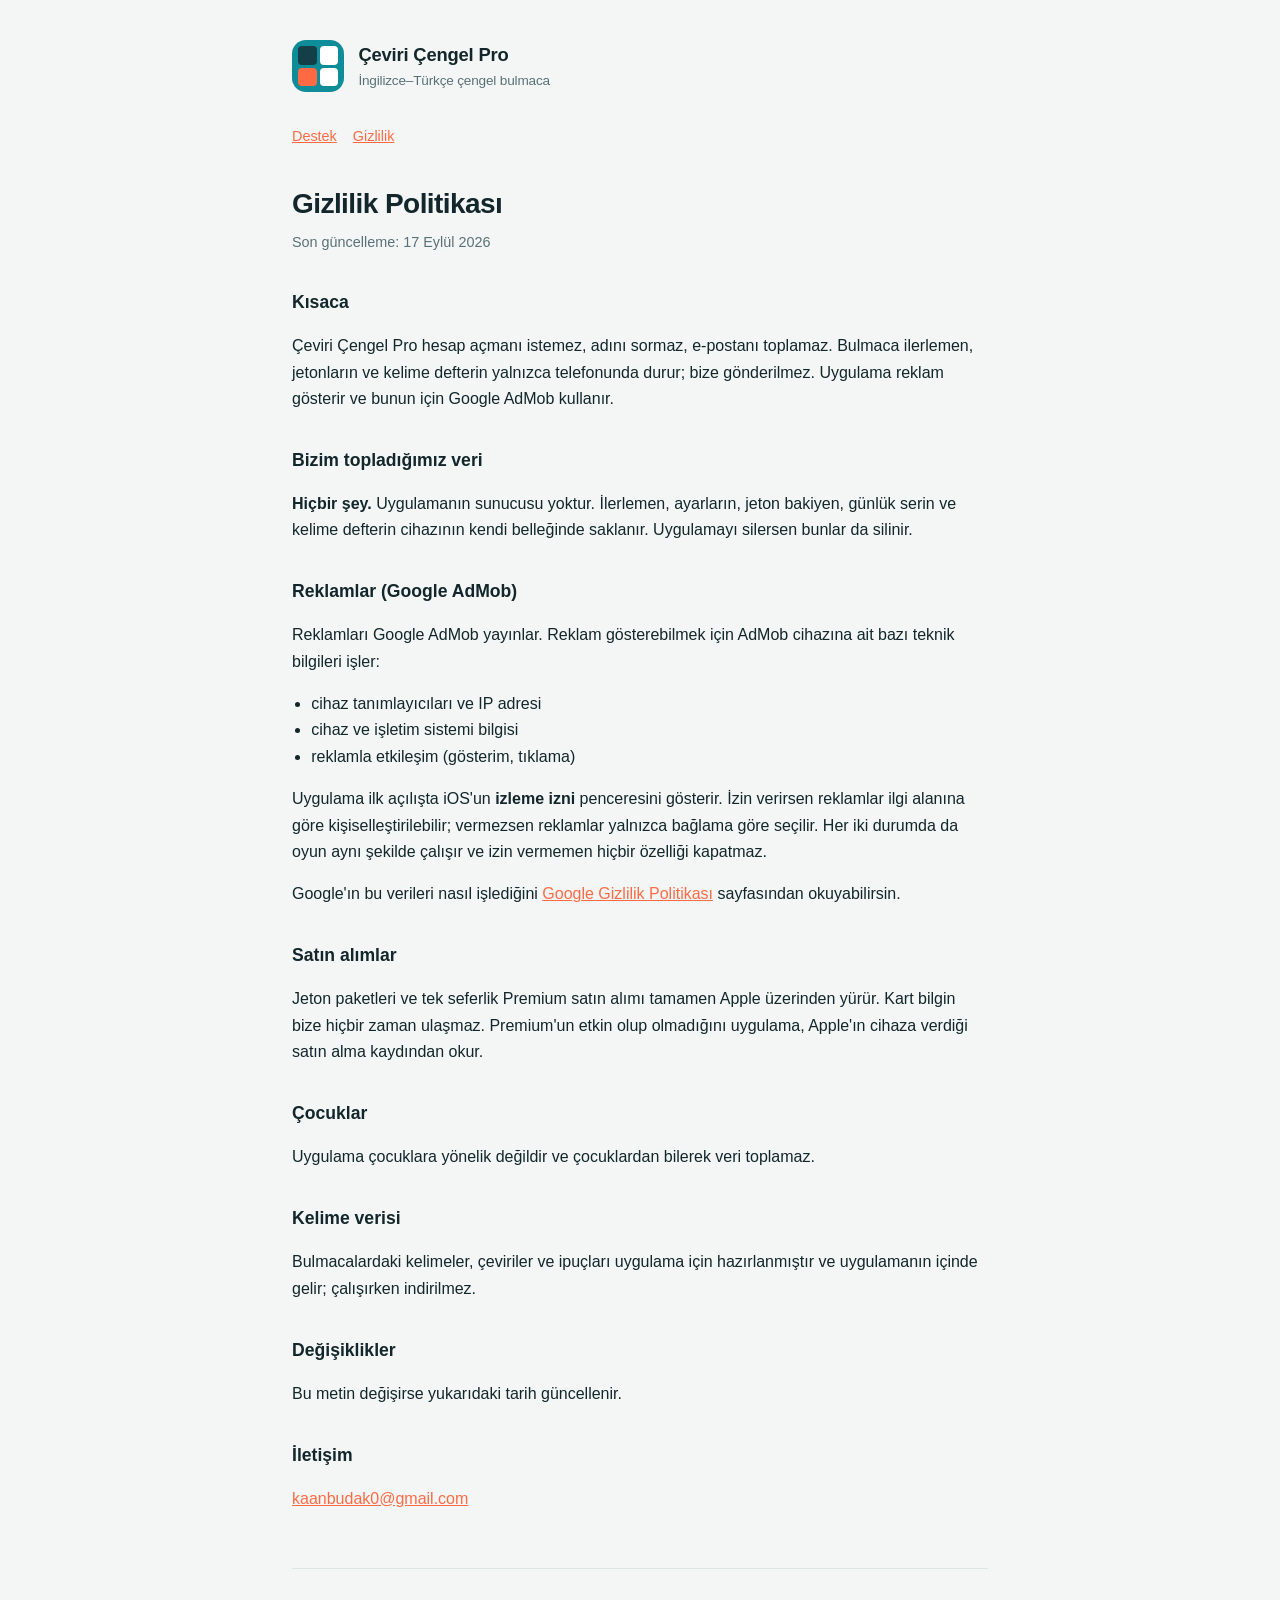
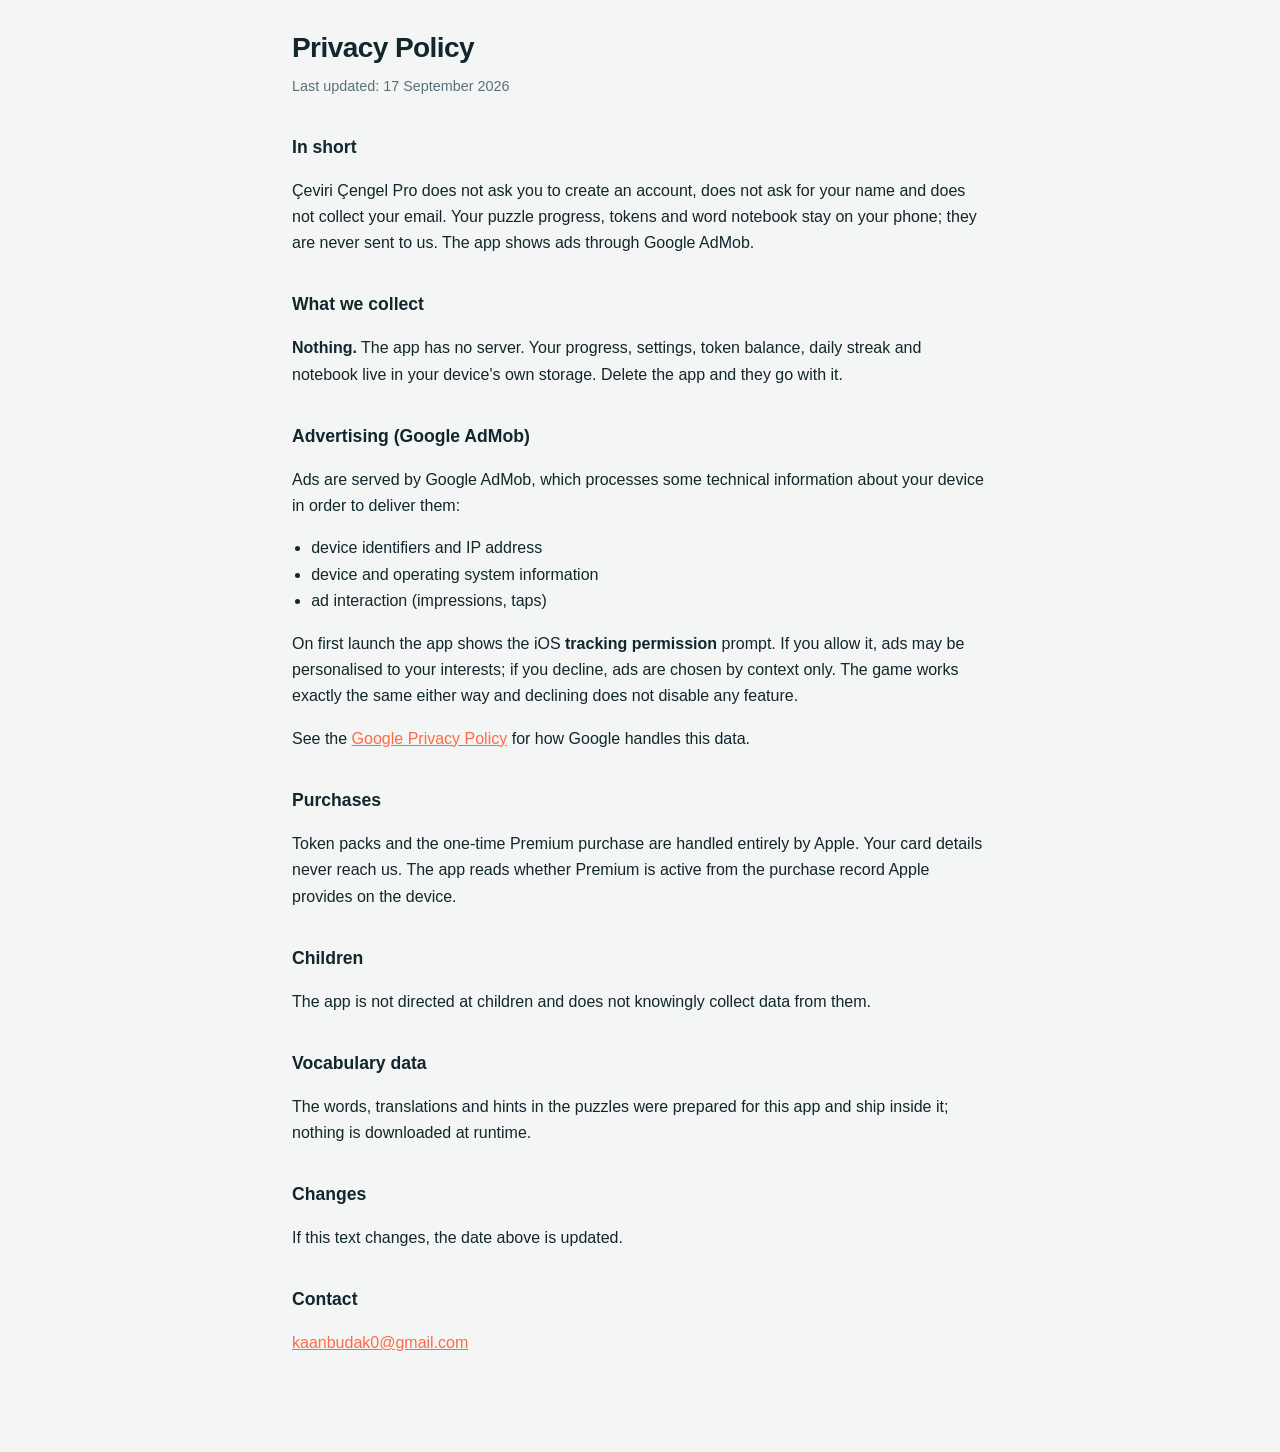
==== privacy.html @ 85a9142c "Çeviri Çengel Pro: destek ve gizlilik politikası sayfaları Co-Authored-By: Claude Opus 5 <noreply@an" ====
<!doctype html>
<html lang="tr">
<head>
<meta charset="utf-8">
<meta name="viewport" content="width=device-width, initial-scale=1">
<title>Çeviri Çengel Pro — Gizlilik Politikası</title>
<link rel="stylesheet" href="style.css">
</head>
<body>
<header>
  <span class="mark"><i></i><i></i><i></i><i></i></span>
  <b>Çeviri Çengel Pro<span>İngilizce–Türkçe çengel bulmaca</span></b>
</header>
<nav><a href="index.html">Destek</a><a href="privacy.html">Gizlilik</a></nav>
<h1>Gizlilik Politikası</h1>
<p class="date">Son güncelleme: 17 Eylül 2026</p>

<h2>Kısaca</h2>
<p>Çeviri Çengel Pro hesap açmanı istemez, adını sormaz, e-postanı toplamaz.
Bulmaca ilerlemen, jetonların ve kelime defterin yalnızca telefonunda durur;
bize gönderilmez. Uygulama reklam gösterir ve bunun için Google AdMob kullanır.</p>

<h2>Bizim topladığımız veri</h2>
<p><strong>Hiçbir şey.</strong> Uygulamanın sunucusu yoktur. İlerlemen, ayarların,
jeton bakiyen, günlük serin ve kelime defterin cihazının kendi belleğinde saklanır.
Uygulamayı silersen bunlar da silinir.</p>

<h2>Reklamlar (Google AdMob)</h2>
<p>Reklamları Google AdMob yayınlar. Reklam gösterebilmek için AdMob cihazına ait
bazı teknik bilgileri işler:</p>
<ul>
  <li>cihaz tanımlayıcıları ve IP adresi</li>
  <li>cihaz ve işletim sistemi bilgisi</li>
  <li>reklamla etkileşim (gösterim, tıklama)</li>
</ul>
<p>Uygulama ilk açılışta iOS'un <strong>izleme izni</strong> penceresini gösterir.
İzin verirsen reklamlar ilgi alanına göre kişiselleştirilebilir; vermezsen reklamlar
yalnızca bağlama göre seçilir. Her iki durumda da oyun aynı şekilde çalışır ve izin
vermemen hiçbir özelliği kapatmaz.</p>
<p>Google'ın bu verileri nasıl işlediğini
<a href="https://policies.google.com/privacy">Google Gizlilik Politikası</a>
sayfasından okuyabilirsin.</p>

<h2>Satın alımlar</h2>
<p>Jeton paketleri ve tek seferlik Premium satın alımı tamamen Apple üzerinden
yürür. Kart bilgin bize hiçbir zaman ulaşmaz. Premium'un etkin olup olmadığını
uygulama, Apple'ın cihaza verdiği satın alma kaydından okur.</p>

<h2>Çocuklar</h2>
<p>Uygulama çocuklara yönelik değildir ve çocuklardan bilerek veri toplamaz.</p>

<h2>Kelime verisi</h2>
<p>Bulmacalardaki kelimeler, çeviriler ve ipuçları uygulama için hazırlanmıştır ve
uygulamanın içinde gelir; çalışırken indirilmez.</p>

<h2>Değişiklikler</h2>
<p>Bu metin değişirse yukarıdaki tarih güncellenir.</p>

<h2>İletişim</h2>
<p><a href="mailto:kaanbudak0@gmail.com">kaanbudak0@gmail.com</a></p>

<hr>

<h1 id="en">Privacy Policy</h1>
<p class="date">Last updated: 17 September 2026</p>

<h2>In short</h2>
<p>Çeviri Çengel Pro does not ask you to create an account, does not ask for your
name and does not collect your email. Your puzzle progress, tokens and word
notebook stay on your phone; they are never sent to us. The app shows ads through
Google AdMob.</p>

<h2>What we collect</h2>
<p><strong>Nothing.</strong> The app has no server. Your progress, settings, token
balance, daily streak and notebook live in your device's own storage. Delete the
app and they go with it.</p>

<h2>Advertising (Google AdMob)</h2>
<p>Ads are served by Google AdMob, which processes some technical information about
your device in order to deliver them:</p>
<ul>
  <li>device identifiers and IP address</li>
  <li>device and operating system information</li>
  <li>ad interaction (impressions, taps)</li>
</ul>
<p>On first launch the app shows the iOS <strong>tracking permission</strong>
prompt. If you allow it, ads may be personalised to your interests; if you decline,
ads are chosen by context only. The game works exactly the same either way and
declining does not disable any feature.</p>
<p>See the <a href="https://policies.google.com/privacy">Google Privacy Policy</a>
for how Google handles this data.</p>

<h2>Purchases</h2>
<p>Token packs and the one-time Premium purchase are handled entirely by Apple.
Your card details never reach us. The app reads whether Premium is active from the
purchase record Apple provides on the device.</p>

<h2>Children</h2>
<p>The app is not directed at children and does not knowingly collect data from them.</p>

<h2>Vocabulary data</h2>
<p>The words, translations and hints in the puzzles were prepared for this app and
ship inside it; nothing is downloaded at runtime.</p>

<h2>Changes</h2>
<p>If this text changes, the date above is updated.</p>

<h2>Contact</h2>
<p><a href="mailto:kaanbudak0@gmail.com">kaanbudak0@gmail.com</a></p>
</body>
</html>
---- style.css ----
:root{color-scheme:light dark;--bg:#F3F6F5;--surface:#fff;--ink:#12262B;--muted:#5A7078;--line:#DDE5E6;--primary:#0E8C97;--accent:#FF6A45}
@media (prefers-color-scheme:dark){:root{--bg:#0F1A1E;--surface:#182930;--ink:#EEF4F5;--muted:#8FA3A9;--line:#2A3C43;--primary:#2FB7C3;--accent:#FF7A58}}
*{box-sizing:border-box}
body{font:16px/1.65 -apple-system,BlinkMacSystemFont,"Segoe UI",Roboto,sans-serif;max-width:46rem;margin:0 auto;padding:2.5rem 1.25rem 5rem;background:var(--bg);color:var(--ink)}
header{display:flex;align-items:center;gap:.9rem;margin-bottom:2rem}
header .mark{width:52px;height:52px;border-radius:14px;background:var(--primary);display:grid;grid-template-columns:1fr 1fr;gap:3px;padding:6px;flex:0 0 auto}
header .mark i{border-radius:4px;background:#fff}
header .mark i:first-child{background:#143F48}
header .mark i:nth-child(3){background:var(--accent)}
header b{font-size:1.15rem;letter-spacing:-.01em}
header span{display:block;font-size:.85rem;color:var(--muted);font-weight:400}
h1{font-size:1.75rem;letter-spacing:-.02em;margin:0 0 .25rem}
h2{font-size:1.1rem;margin:2.1rem 0 .4rem}
.date{color:var(--muted);font-size:.9rem;margin-top:0}
.lead{font-size:1.05rem}
hr{border:0;border-top:1px solid var(--line);margin:3.5rem 0}
a{color:var(--accent)}
ul{padding-left:1.2rem}
nav{margin-bottom:2rem;font-size:.9rem}
nav a{margin-right:1rem}
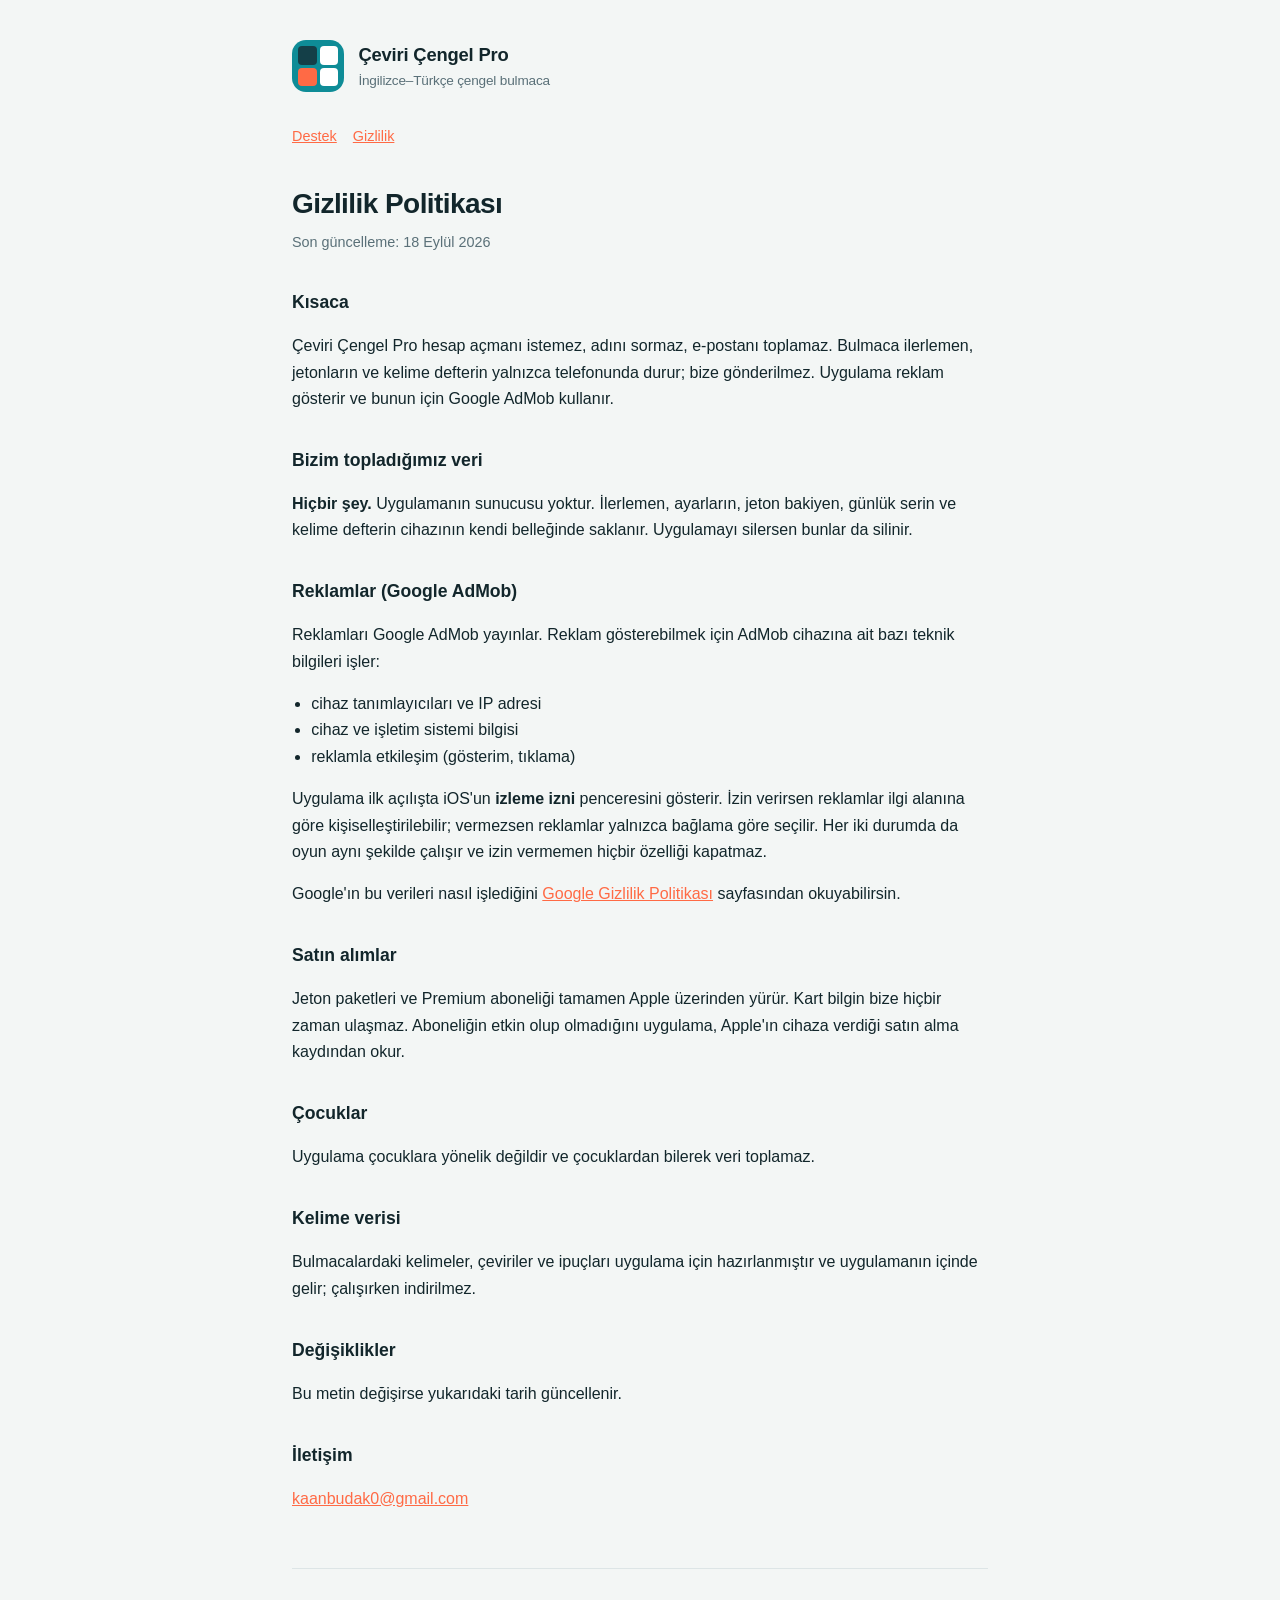
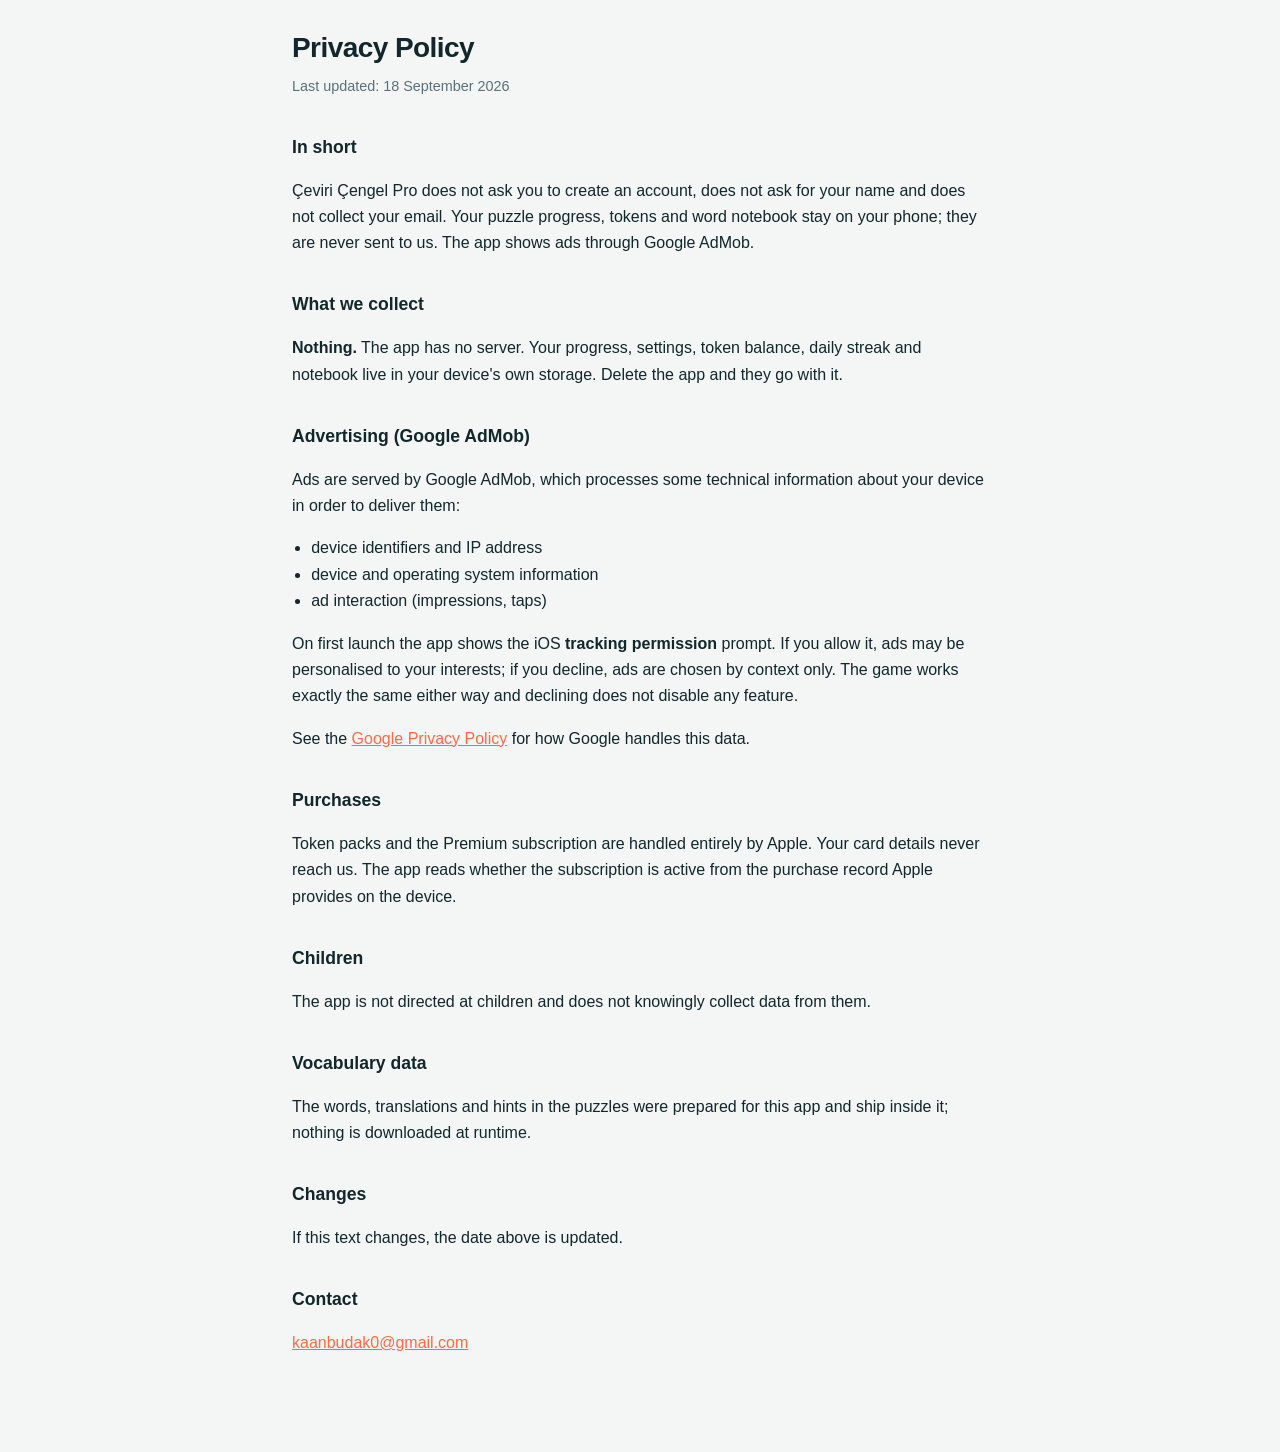
==== commit 7301d7df: "Premium artık abonelik: destek ve gizlilik metinleri güncellendi Co-Authored-By: Claude Fable 5.1 <n" ====
--- a/privacy.html
+++ b/privacy.html
@@ -13,7 +13,7 @@
 </header>
 <nav><a href="index.html">Destek</a><a href="privacy.html">Gizlilik</a></nav>
 <h1>Gizlilik Politikası</h1>
-<p class="date">Son güncelleme: 17 Eylül 2026</p>
+<p class="date">Son güncelleme: 18 Eylül 2026</p>
 
 <h2>Kısaca</h2>
 <p>Çeviri Çengel Pro hesap açmanı istemez, adını sormaz, e-postanı toplamaz.
@@ -42,9 +42,9 @@
 sayfasından okuyabilirsin.</p>
 
 <h2>Satın alımlar</h2>
-<p>Jeton paketleri ve tek seferlik Premium satın alımı tamamen Apple üzerinden
-yürür. Kart bilgin bize hiçbir zaman ulaşmaz. Premium'un etkin olup olmadığını
-uygulama, Apple'ın cihaza verdiği satın alma kaydından okur.</p>
+<p>Jeton paketleri ve Premium aboneliği tamamen Apple üzerinden yürür. Kart
+bilgin bize hiçbir zaman ulaşmaz. Aboneliğin etkin olup olmadığını uygulama,
+Apple'ın cihaza verdiği satın alma kaydından okur.</p>
 
 <h2>Çocuklar</h2>
 <p>Uygulama çocuklara yönelik değildir ve çocuklardan bilerek veri toplamaz.</p>
@@ -62,7 +62,7 @@
 <hr>
 
 <h1 id="en">Privacy Policy</h1>
-<p class="date">Last updated: 17 September 2026</p>
+<p class="date">Last updated: 18 September 2026</p>
 
 <h2>In short</h2>
 <p>Çeviri Çengel Pro does not ask you to create an account, does not ask for your
@@ -91,9 +91,9 @@
 for how Google handles this data.</p>
 
 <h2>Purchases</h2>
-<p>Token packs and the one-time Premium purchase are handled entirely by Apple.
-Your card details never reach us. The app reads whether Premium is active from the
-purchase record Apple provides on the device.</p>
+<p>Token packs and the Premium subscription are handled entirely by Apple. Your
+card details never reach us. The app reads whether the subscription is active from
+the purchase record Apple provides on the device.</p>
 
 <h2>Children</h2>
 <p>The app is not directed at children and does not knowingly collect data from them.</p>
